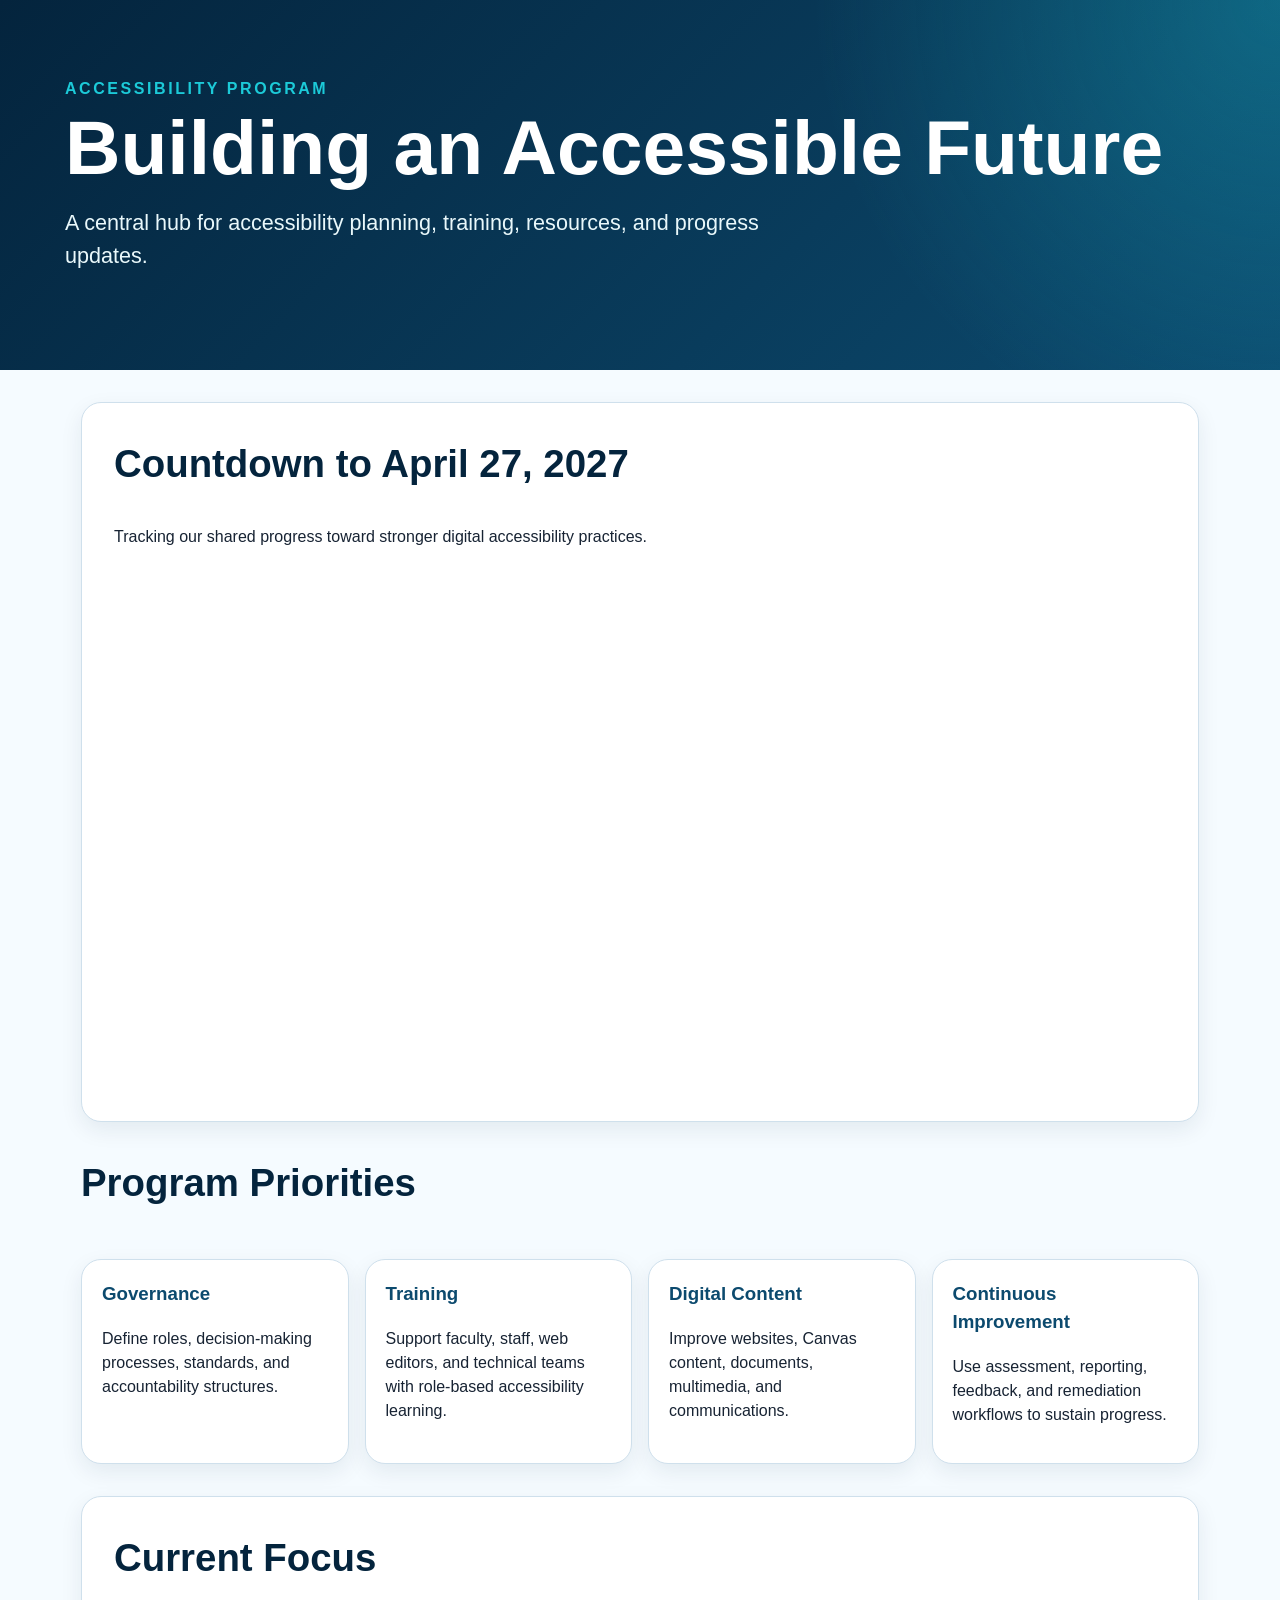
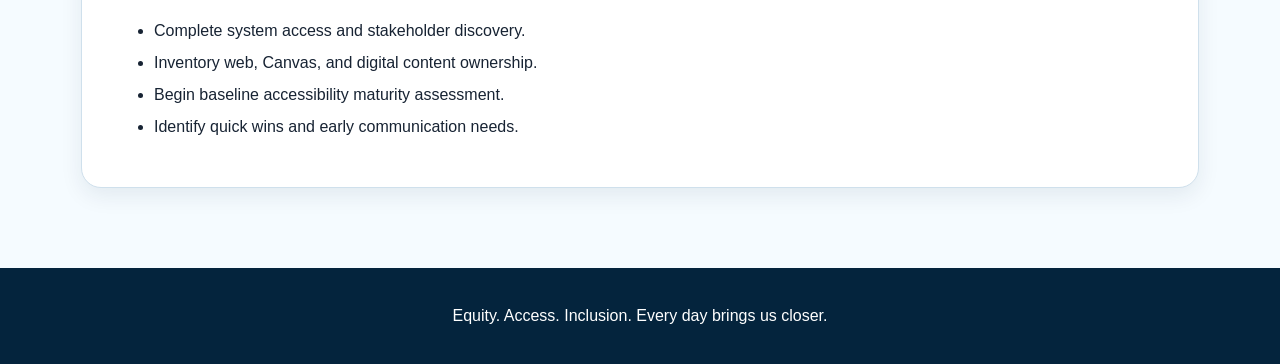
==== index.html @ d43cc994 "Add files via upload" ====
<!DOCTYPE html>
<html lang="en">
<head>
  <meta charset="UTF-8" />
  <meta name="viewport" content="width=device-width, initial-scale=1.0" />
  <title>Accessibility Program</title>
  <link rel="stylesheet" href="styles.css" />
</head>
<body>
  <a class="skip-link" href="#main">Skip to main content</a>

  <header class="site-header">
    <div>
      <p class="eyebrow">Accessibility Program</p>
      <h1>Building an Accessible Future</h1>
      <p class="intro">
        A central hub for accessibility planning, training, resources, and progress updates.
      </p>
    </div>
  </header>

  <main id="main">
    <section class="countdown-section" aria-labelledby="countdown-heading">
      <h2 id="countdown-heading">Countdown to April 27, 2027</h2>
      <p>Tracking our shared progress toward stronger digital accessibility practices.</p>

      <div class="iframe-wrap">
        <iframe
          src="https://brielleerike-creator.github.io/howmanydays/"
          title="Accessibility Countdown to April 27, 2027"
          loading="lazy">
        </iframe>
      </div>
    </section>

    <section class="cards" aria-labelledby="priority-heading">
      <h2 id="priority-heading">Program Priorities</h2>

      <article class="card">
        <h3>Governance</h3>
        <p>Define roles, decision-making processes, standards, and accountability structures.</p>
      </article>

      <article class="card">
        <h3>Training</h3>
        <p>Support faculty, staff, web editors, and technical teams with role-based accessibility learning.</p>
      </article>

      <article class="card">
        <h3>Digital Content</h3>
        <p>Improve websites, Canvas content, documents, multimedia, and communications.</p>
      </article>

      <article class="card">
        <h3>Continuous Improvement</h3>
        <p>Use assessment, reporting, feedback, and remediation workflows to sustain progress.</p>
      </article>
    </section>

    <section class="updates" aria-labelledby="updates-heading">
      <h2 id="updates-heading">Current Focus</h2>
      <ul>
        <li>Complete system access and stakeholder discovery.</li>
        <li>Inventory web, Canvas, and digital content ownership.</li>
        <li>Begin baseline accessibility maturity assessment.</li>
        <li>Identify quick wins and early communication needs.</li>
      </ul>
    </section>
  </main>

  <footer>
    <p>Equity. Access. Inclusion. Every day brings us closer.</p>
  </footer>
</body>
</html>
---- styles.css ----
:root {
  --navy: #04243d;
  --blue: #0c4a6e;
  --teal: #1ccad8;
  --light: #f5fbff;
  --white: #ffffff;
  --text: #172333;
  --border: #cfe0ec;
}

* {
  box-sizing: border-box;
}

body {
  margin: 0;
  color: var(--text);
  background: var(--light);
  font-family: "Segoe UI", Arial, sans-serif;
  line-height: 1.5;
}

.skip-link {
  position: absolute;
  left: -999px;
  top: 1rem;
  background: var(--white);
  color: var(--navy);
  padding: .75rem 1rem;
  z-index: 10;
}

.skip-link:focus {
  left: 1rem;
}

.site-header {
  background:
    radial-gradient(circle at top right, rgba(28, 202, 216, .28), transparent 35%),
    linear-gradient(135deg, var(--navy), var(--blue));
  color: var(--white);
  padding: clamp(2rem, 6vw, 5rem) clamp(1rem, 5vw, 5rem);
}

.site-header > div,
main {
  max-width: 1150px;
  margin: 0 auto;
}

.eyebrow {
  margin: 0 0 .5rem;
  color: var(--teal);
  text-transform: uppercase;
  letter-spacing: .16em;
  font-weight: 800;
}

h1 {
  margin: 0;
  font-size: clamp(2.4rem, 6vw, 5rem);
  line-height: 1;
}

.intro {
  max-width: 760px;
  font-size: clamp(1.1rem, 2vw, 1.35rem);
  color: #e9f8fb;
}

main {
  padding: 2rem 1rem 3rem;
}

section {
  margin-bottom: 2rem;
}

.countdown-section,
.updates,
.card {
  background: var(--white);
  border: 1px solid var(--border);
  border-radius: 1.25rem;
  box-shadow: 0 8px 22px rgba(4, 36, 61, .08);
}

.countdown-section,
.updates {
  padding: clamp(1.25rem, 3vw, 2rem);
}

h2 {
  color: var(--navy);
  font-size: clamp(1.6rem, 3vw, 2.4rem);
  margin-top: 0;
}

.iframe-wrap {
  width: min(900px, 100%);
  margin: 1.25rem auto 0;
}

iframe {
  display: block;
  width: 100%;
  height: 520px;
  border: 0;
  border-radius: 1rem;
}

.cards {
  display: grid;
  grid-template-columns: repeat(4, 1fr);
  gap: 1rem;
}

.cards h2 {
  grid-column: 1 / -1;
}

.card {
  padding: 1.25rem;
}

.card h3 {
  margin-top: 0;
  color: var(--blue);
}

.updates li {
  margin-bottom: .5rem;
}

footer {
  background: var(--navy);
  color: var(--white);
  text-align: center;
  padding: 1.25rem;
}

@media (max-width: 900px) {
  .cards {
    grid-template-columns: repeat(2, 1fr);
  }

  iframe {
    height: 430px;
  }
}

@media (max-width: 600px) {
  .cards {
    grid-template-columns: 1fr;
  }

  iframe {
    height: 330px;
  }
}
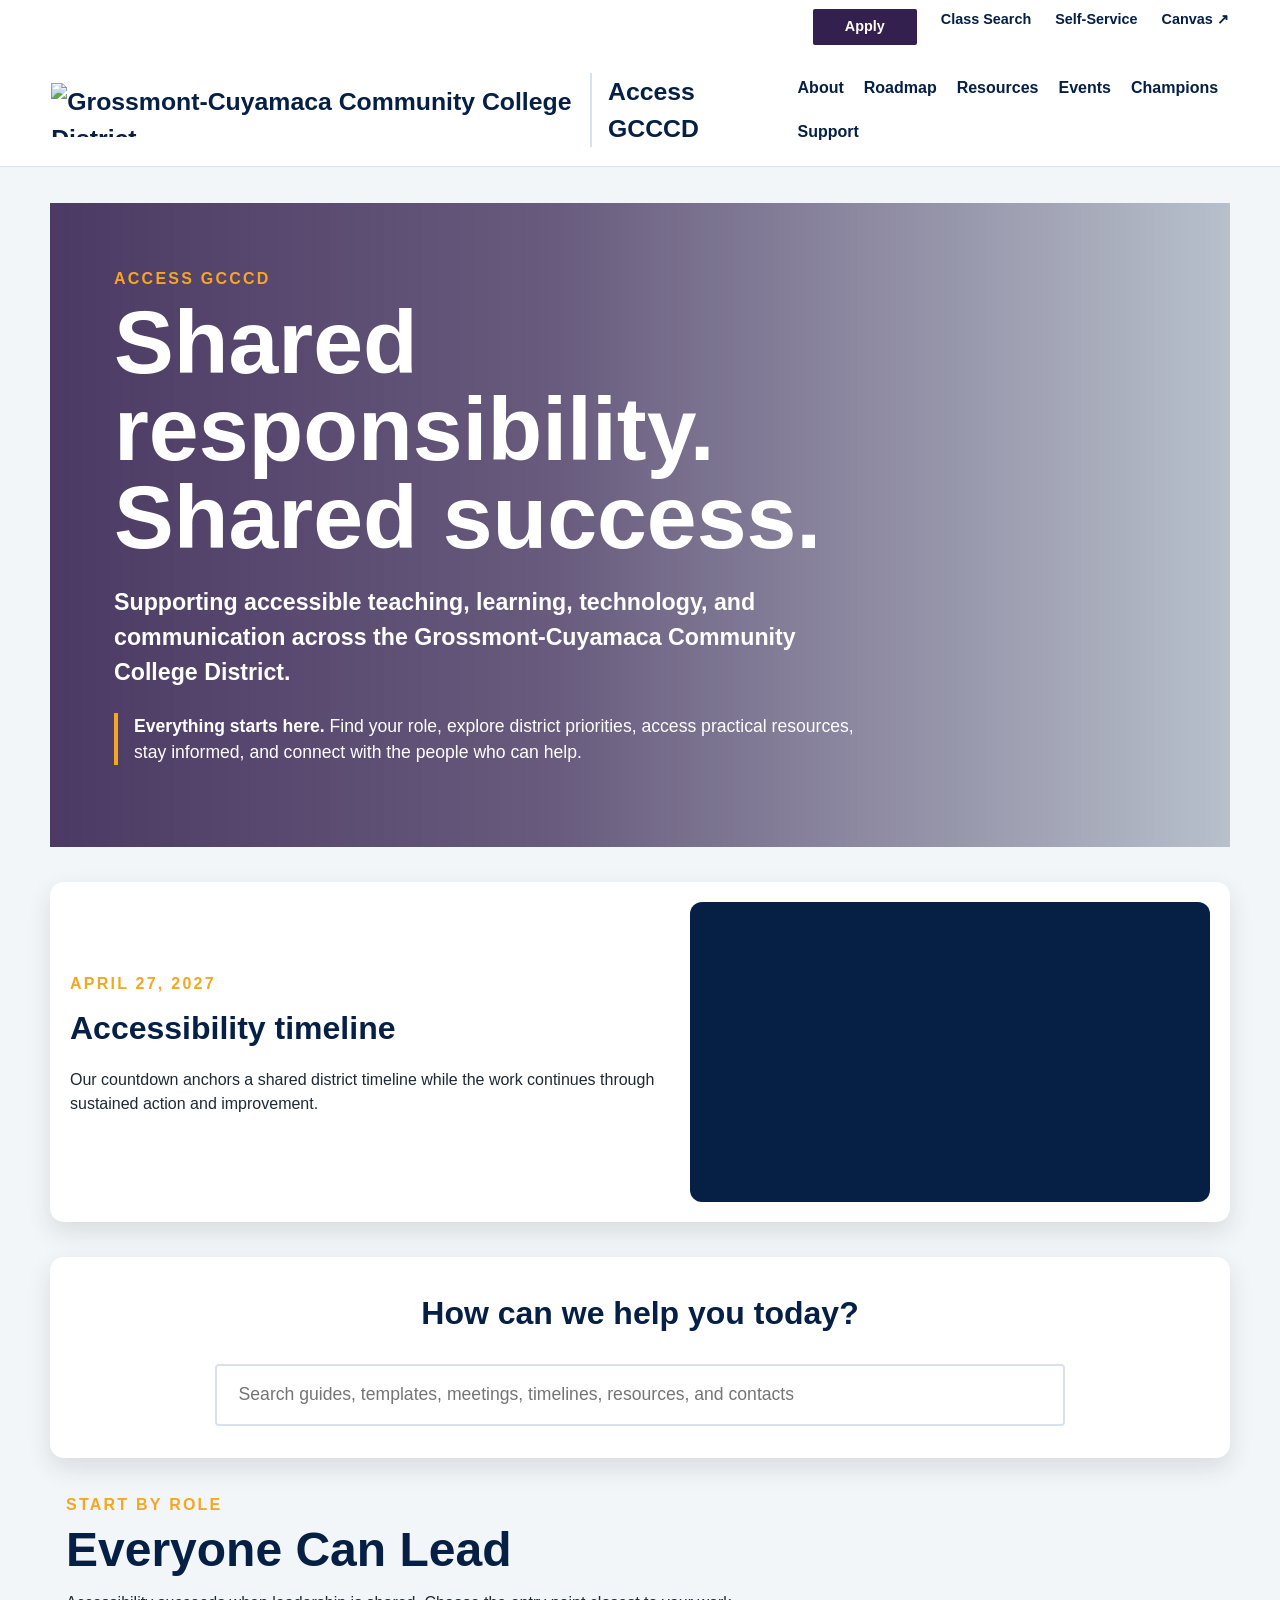
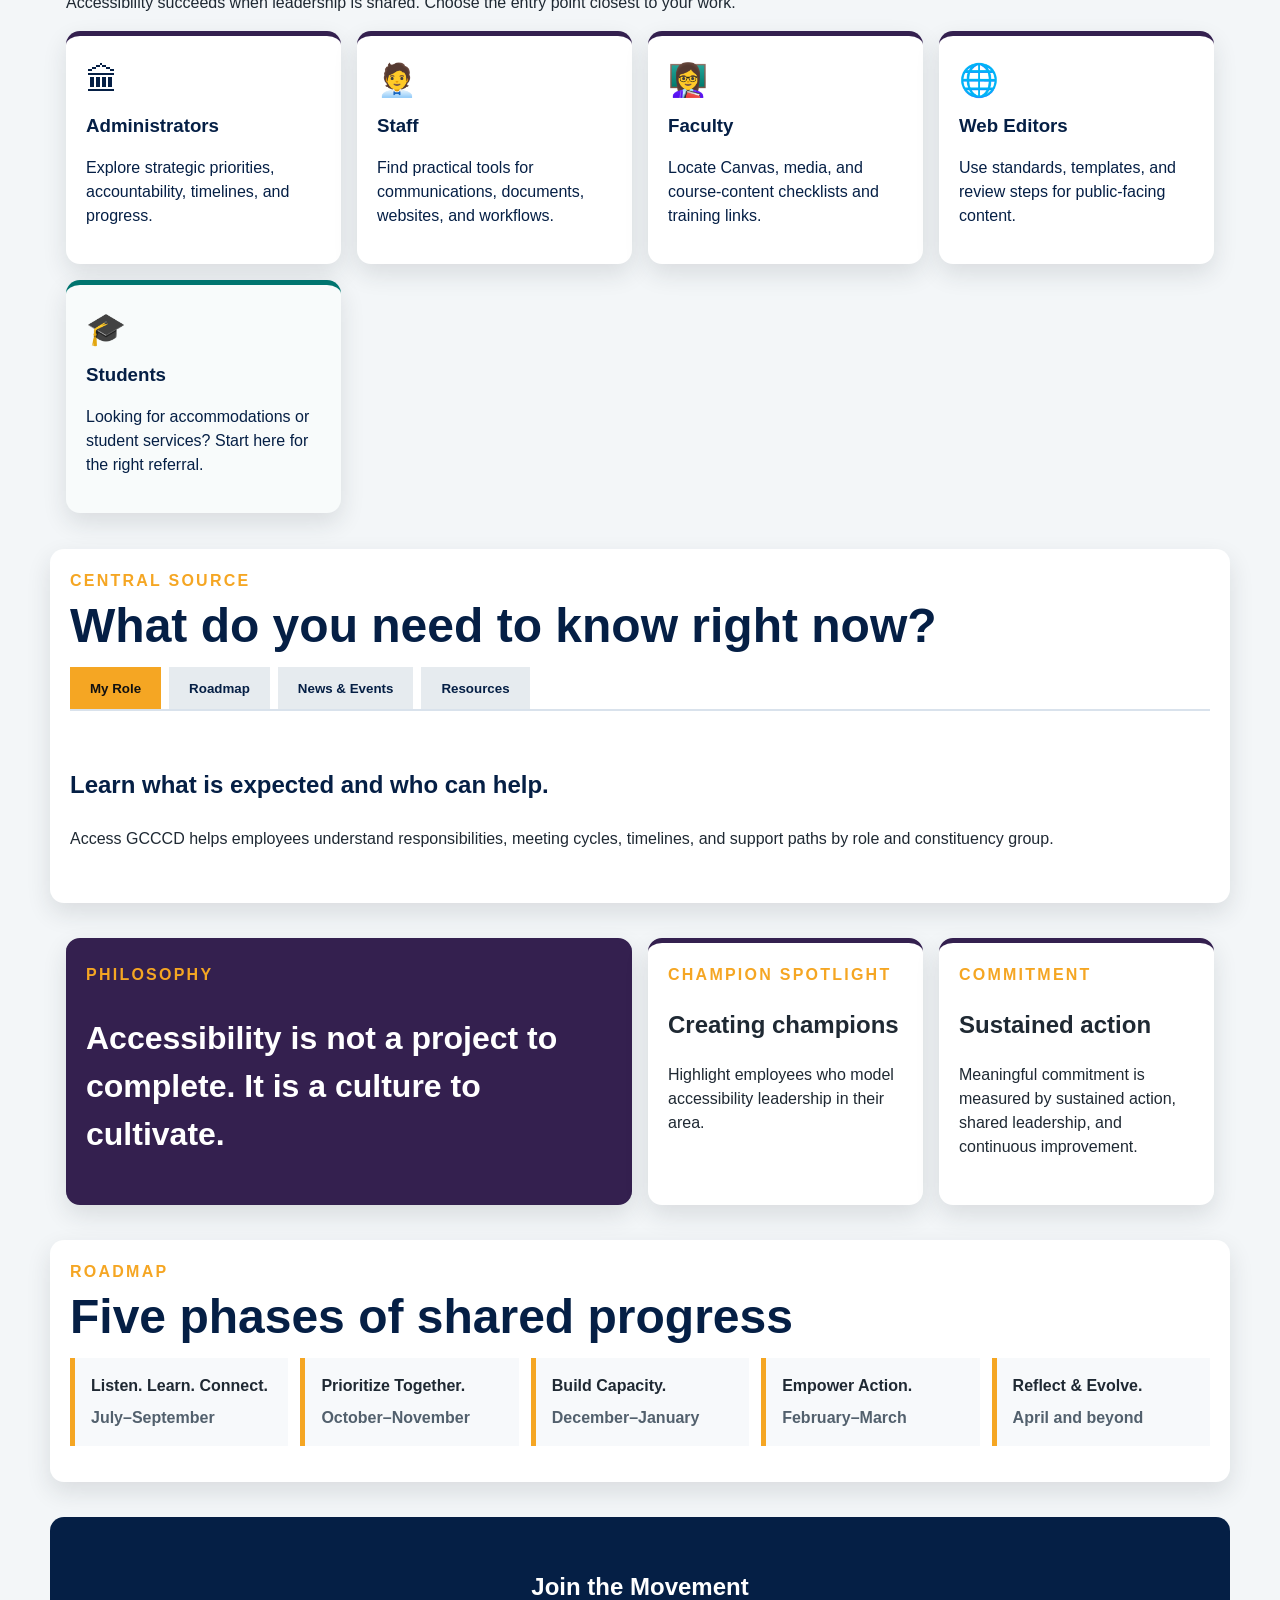
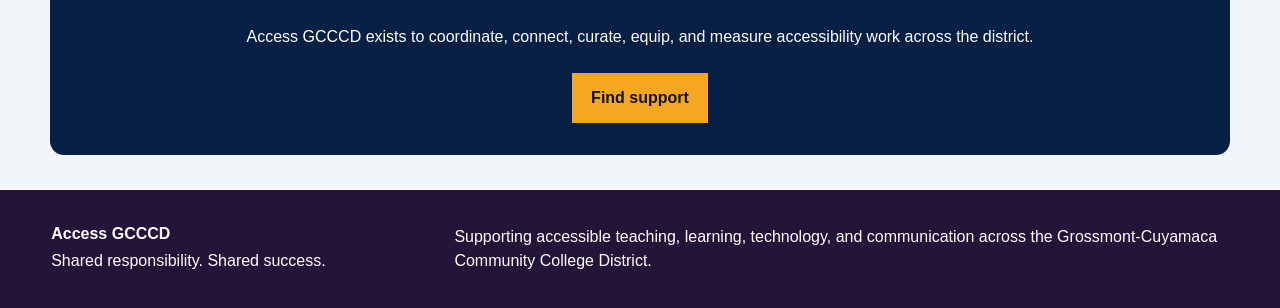
==== commit b47ef83a: "Add files via upload" ====
--- a/index.html
+++ b/index.html
@@ -1,75 +1,122 @@
 <!DOCTYPE html>
 <html lang="en">
 <head>
-  <meta charset="UTF-8" />
-  <meta name="viewport" content="width=device-width, initial-scale=1.0" />
-  <title>Accessibility Program</title>
-  <link rel="stylesheet" href="styles.css" />
+<meta charset="utf-8" />
+<meta name="viewport" content="width=device-width, initial-scale=1" />
+<title>Home | Access GCCCD</title>
+<link rel="stylesheet" href="styles.css" />
 </head>
 <body>
-  <a class="skip-link" href="#main">Skip to main content</a>
+<a class="skip-link" href="#main">Skip to main content</a>
 
-  <header class="site-header">
-    <div>
-      <p class="eyebrow">Accessibility Program</p>
-      <h1>Building an Accessible Future</h1>
-      <p class="intro">
-        A central hub for accessibility planning, training, resources, and progress updates.
-      </p>
-    </div>
-  </header>
+<header class="site-header">
+  <div class="utility-bar" aria-label="Utility navigation">
+    <a href="#">Apply</a>
+    <a href="#">Class Search</a>
+    <a href="#">Self-Service</a>
+    <a href="#">Canvas ↗</a>
+  </div>
+  <div class="brand-row">
+    <a class="brand" href="index.html" aria-label="Access GCCCD home">
+      <img src="assets/gcccd-logo.png" alt="Grossmont-Cuyamaca Community College District" />
+      <span>Access GCCCD</span>
+    </a>
+    <nav aria-label="Main navigation">
+      <a href="about.html">About</a>
+      <a href="roadmap.html">Roadmap</a>
+      <a href="resources.html">Resources</a>
+      <a href="events.html">Events</a>
+      <a href="champions.html">Champions</a>
+      <a href="support.html">Support</a>
+    </nav>
+  </div>
+</header>
 
-  <main id="main">
-    <section class="countdown-section" aria-labelledby="countdown-heading">
-      <h2 id="countdown-heading">Countdown to April 27, 2027</h2>
-      <p>Tracking our shared progress toward stronger digital accessibility practices.</p>
+<main id="main">
 
-      <div class="iframe-wrap">
-        <iframe
-          src="https://brielleerike-creator.github.io/howmanydays/"
-          title="Accessibility Countdown to April 27, 2027"
-          loading="lazy">
-        </iframe>
-      </div>
-    </section>
+<section class="hero-home">
+  <div class="hero-panel">
+    <p class="eyebrow">Access GCCCD</p>
+    <h1>Shared responsibility. Shared success.</h1>
+    <p class="supporting">Supporting accessible teaching, learning, technology, and communication across the Grossmont-Cuyamaca Community College District.</p>
+    <p class="promise"><strong>Everything starts here.</strong> Find your role, explore district priorities, access practical resources, stay informed, and connect with the people who can help.</p>
+  </div>
+</section>
+<section class="countdown-strip" aria-labelledby="countdown-title">
+  <div>
+    <p class="section-label">April 27, 2027</p>
+    <h2 id="countdown-title">Accessibility timeline</h2>
+    <p>Our countdown anchors a shared district timeline while the work continues through sustained action and improvement.</p>
+  </div>
+  <iframe src="https://brielleerike-creator.github.io/howmanydays/" title="Countdown to April 27, 2027"></iframe>
+</section>
+<section class="search-block" aria-labelledby="search-heading">
+  <h2 id="search-heading">How can we help you today?</h2>
+  <label for="site-search" class="visually-hidden">Search Access GCCCD</label>
+  <input id="site-search" type="search" placeholder="Search guides, templates, meetings, timelines, resources, and contacts" />
+</section>
+<section class="roles" aria-labelledby="roles-heading">
+  <div class="section-intro">
+    <p class="section-label">Start by role</p>
+    <h2 id="roles-heading">Everyone Can Lead</h2>
+    <p>Accessibility succeeds when leadership is shared. Choose the entry point closest to your work.</p>
+  </div>
+  <div class="role-grid">
+    <a class="role-card" href="roadmap.html"><span>🏛</span><h3>Administrators</h3><p>Explore strategic priorities, accountability, timelines, and progress.</p></a>
+    <a class="role-card" href="resources.html"><span>🧑‍💼</span><h3>Staff</h3><p>Find practical tools for communications, documents, websites, and workflows.</p></a>
+    <a class="role-card" href="resources.html"><span>👩‍🏫</span><h3>Faculty</h3><p>Locate Canvas, media, and course-content checklists and training links.</p></a>
+    <a class="role-card" href="resources.html"><span>🌐</span><h3>Web Editors</h3><p>Use standards, templates, and review steps for public-facing content.</p></a>
+    <a class="role-card subtle" href="support.html"><span>🎓</span><h3>Students</h3><p>Looking for accommodations or student services? Start here for the right referral.</p></a>
+  </div>
+</section>
+<section class="home-tabs" aria-labelledby="tabs-heading">
+  <div class="section-intro compact">
+    <p class="section-label">Central source</p>
+    <h2 id="tabs-heading">What do you need to know right now?</h2>
+  </div>
+  <div class="tab-list" role="tablist" aria-label="Homepage content tabs">
+    <button class="tab active" type="button" data-tab="role">My Role</button>
+    <button class="tab" type="button" data-tab="roadmap">Roadmap</button>
+    <button class="tab" type="button" data-tab="news">News & Events</button>
+    <button class="tab" type="button" data-tab="resources">Resources</button>
+  </div>
+  <div class="tab-panel active" id="role"><h3>Learn what is expected and who can help.</h3><p>Access GCCCD helps employees understand responsibilities, meeting cycles, timelines, and support paths by role and constituency group.</p></div>
+  <div class="tab-panel" id="roadmap"><h3>Current phase: Listen. Learn. Connect.</h3><p>July–September focuses on discovery, stakeholder conversations, pain-point identification, baseline review, and champion development.</p></div>
+  <div class="tab-panel" id="news"><h3>Updates and upcoming meetings will live here.</h3><p>Use this area to post constituent group meetings, office hours, webinars, roadshow sessions, and program announcements.</p></div>
+  <div class="tab-panel" id="resources"><h3>Practical tools, not duplicate training.</h3><p>Access GCCCD curates existing training and provides GCCCD-specific checklists, templates, timelines, and points of contact.</p></div>
+</section>
+<section class="feature-grid">
+  <article class="feature-card highlight"><p class="section-label">Philosophy</p><h2>Accessibility is not a project to complete. It is a culture to cultivate.</h2></article>
+  <article class="feature-card"><p class="section-label">Champion Spotlight</p><h2>Creating champions</h2><p>Highlight employees who model accessibility leadership in their area.</p></article>
+  <article class="feature-card"><p class="section-label">Commitment</p><h2>Sustained action</h2><p>Meaningful commitment is measured by sustained action, shared leadership, and continuous improvement.</p></article>
+</section>
+<section class="roadmap-preview">
+  <div class="section-intro"><p class="section-label">Roadmap</p><h2>Five phases of shared progress</h2></div>
+  <ol class="phase-list">
+    <li><strong>Listen. Learn. Connect.</strong><span>July–September</span></li>
+    <li><strong>Prioritize Together.</strong><span>October–November</span></li>
+    <li><strong>Build Capacity.</strong><span>December–January</span></li>
+    <li><strong>Empower Action.</strong><span>February–March</span></li>
+    <li><strong>Reflect & Evolve.</strong><span>April and beyond</span></li>
+  </ol>
+</section>
+<section class="join">
+  <h2>Join the Movement</h2>
+  <p>Access GCCCD exists to coordinate, connect, curate, equip, and measure accessibility work across the district.</p>
+  <a class="button" href="support.html">Find support</a>
+</section>
 
-    <section class="cards" aria-labelledby="priority-heading">
-      <h2 id="priority-heading">Program Priorities</h2>
+</main>
 
-      <article class="card">
-        <h3>Governance</h3>
-        <p>Define roles, decision-making processes, standards, and accountability structures.</p>
-      </article>
+<footer class="site-footer">
+  <div>
+    <strong>Access GCCCD</strong>
+    <p>Shared responsibility. Shared success.</p>
+  </div>
+  <p>Supporting accessible teaching, learning, technology, and communication across the Grossmont-Cuyamaca Community College District.</p>
+</footer>
 
-      <article class="card">
-        <h3>Training</h3>
-        <p>Support faculty, staff, web editors, and technical teams with role-based accessibility learning.</p>
-      </article>
+<script src="script.js"></script>
 
-      <article class="card">
-        <h3>Digital Content</h3>
-        <p>Improve websites, Canvas content, documents, multimedia, and communications.</p>
-      </article>
-
-      <article class="card">
-        <h3>Continuous Improvement</h3>
-        <p>Use assessment, reporting, feedback, and remediation workflows to sustain progress.</p>
-      </article>
-    </section>
-
-    <section class="updates" aria-labelledby="updates-heading">
-      <h2 id="updates-heading">Current Focus</h2>
-      <ul>
-        <li>Complete system access and stakeholder discovery.</li>
-        <li>Inventory web, Canvas, and digital content ownership.</li>
-        <li>Begin baseline accessibility maturity assessment.</li>
-        <li>Identify quick wins and early communication needs.</li>
-      </ul>
-    </section>
-  </main>
-
-  <footer>
-    <p>Equity. Access. Inclusion. Every day brings us closer.</p>
-  </footer>
 </body>
-</html>
+</html>
--- a/styles.css
+++ b/styles.css
@@ -1,160 +1,31 @@
-:root {
-  --navy: #04243d;
-  --blue: #0c4a6e;
-  --teal: #1ccad8;
-  --light: #f5fbff;
-  --white: #ffffff;
-  --text: #172333;
-  --border: #cfe0ec;
+
+:root{
+  --gcccd-purple:#34204f;
+  --gcccd-purple-dark:#25143a;
+  --gcccd-navy:#051f45;
+  --gcccd-teal:#00756f;
+  --gcccd-gold:#f5a623;
+  --ink:#1f2933;
+  --muted:#52606d;
+  --surface:#f3f6f8;
+  --white:#fff;
+  --border:#d9e2ec;
+  --shadow:0 10px 24px rgba(31,41,51,.12);
+  --radius:14px;
 }
-
-* {
-  box-sizing: border-box;
-}
-
-body {
-  margin: 0;
-  color: var(--text);
-  background: var(--light);
-  font-family: "Segoe UI", Arial, sans-serif;
-  line-height: 1.5;
-}
-
-.skip-link {
-  position: absolute;
-  left: -999px;
-  top: 1rem;
-  background: var(--white);
-  color: var(--navy);
-  padding: .75rem 1rem;
-  z-index: 10;
-}
-
-.skip-link:focus {
-  left: 1rem;
-}
-
-.site-header {
-  background:
-    radial-gradient(circle at top right, rgba(28, 202, 216, .28), transparent 35%),
-    linear-gradient(135deg, var(--navy), var(--blue));
-  color: var(--white);
-  padding: clamp(2rem, 6vw, 5rem) clamp(1rem, 5vw, 5rem);
-}
-
-.site-header > div,
-main {
-  max-width: 1150px;
-  margin: 0 auto;
-}
-
-.eyebrow {
-  margin: 0 0 .5rem;
-  color: var(--teal);
-  text-transform: uppercase;
-  letter-spacing: .16em;
-  font-weight: 800;
-}
-
-h1 {
-  margin: 0;
-  font-size: clamp(2.4rem, 6vw, 5rem);
-  line-height: 1;
-}
-
-.intro {
-  max-width: 760px;
-  font-size: clamp(1.1rem, 2vw, 1.35rem);
-  color: #e9f8fb;
-}
-
-main {
-  padding: 2rem 1rem 3rem;
-}
-
-section {
-  margin-bottom: 2rem;
-}
-
-.countdown-section,
-.updates,
-.card {
-  background: var(--white);
-  border: 1px solid var(--border);
-  border-radius: 1.25rem;
-  box-shadow: 0 8px 22px rgba(4, 36, 61, .08);
-}
-
-.countdown-section,
-.updates {
-  padding: clamp(1.25rem, 3vw, 2rem);
-}
-
-h2 {
-  color: var(--navy);
-  font-size: clamp(1.6rem, 3vw, 2.4rem);
-  margin-top: 0;
-}
-
-.iframe-wrap {
-  width: min(900px, 100%);
-  margin: 1.25rem auto 0;
-}
-
-iframe {
-  display: block;
-  width: 100%;
-  height: 520px;
-  border: 0;
-  border-radius: 1rem;
-}
-
-.cards {
-  display: grid;
-  grid-template-columns: repeat(4, 1fr);
-  gap: 1rem;
-}
-
-.cards h2 {
-  grid-column: 1 / -1;
-}
-
-.card {
-  padding: 1.25rem;
-}
-
-.card h3 {
-  margin-top: 0;
-  color: var(--blue);
-}
-
-.updates li {
-  margin-bottom: .5rem;
-}
-
-footer {
-  background: var(--navy);
-  color: var(--white);
-  text-align: center;
-  padding: 1.25rem;
-}
-
-@media (max-width: 900px) {
-  .cards {
-    grid-template-columns: repeat(2, 1fr);
-  }
-
-  iframe {
-    height: 430px;
-  }
-}
-
-@media (max-width: 600px) {
-  .cards {
-    grid-template-columns: 1fr;
-  }
-
-  iframe {
-    height: 330px;
-  }
-}
+*{box-sizing:border-box}
+body{margin:0;font-family:Arial,Helvetica,sans-serif;color:var(--ink);background:var(--surface);line-height:1.5}
+a{color:var(--gcccd-navy);text-decoration:none}
+a:hover{text-decoration:underline}
+.skip-link{position:absolute;left:-999px;top:1rem;background:#fff;color:#000;padding:.75rem;z-index:1000}.skip-link:focus{left:1rem}
+.site-header{background:#fff;border-bottom:1px solid var(--border)}
+.utility-bar{display:flex;justify-content:flex-end;gap:1.5rem;padding:.55rem clamp(1rem,4vw,4rem);font-size:.9rem;background:#fff}.utility-bar a:first-child{background:var(--gcccd-purple);color:#fff;padding:.45rem 2rem;border-radius:2px;font-weight:bold}.utility-bar a{font-weight:700;color:var(--gcccd-navy)}
+.brand-row{display:flex;align-items:center;justify-content:space-between;gap:2rem;padding:1.2rem clamp(1rem,4vw,4rem);max-width:1320px;margin:auto}.brand{display:flex;align-items:center;gap:1rem;font-weight:700;font-size:1.55rem;color:var(--gcccd-navy)}.brand img{height:54px;width:auto}.brand span{border-left:2px solid var(--border);padding-left:1rem}
+nav[aria-label="Main navigation"]{display:flex;flex-wrap:wrap;gap:1.25rem;font-weight:700}.hero-home{min-height:440px;background:linear-gradient(90deg,rgba(52,32,79,.88) 0%,rgba(52,32,79,.73) 42%,rgba(5,31,69,.25) 100%),url('assets/griffin-center.jpg') center/cover;display:flex;align-items:center;padding:clamp(2rem,5vw,5rem)}
+.hero-panel{max-width:760px;color:#fff}.eyebrow,.section-label{letter-spacing:.14em;text-transform:uppercase;font-weight:800;color:var(--gcccd-gold);margin:0 0 .5rem}.hero-panel h1{font-size:clamp(2.8rem,7vw,5.8rem);line-height:.98;margin:.2rem 0}.supporting{font-size:clamp(1.1rem,2vw,1.45rem);font-weight:700}.promise{border-left:4px solid var(--gcccd-gold);padding-left:1rem;font-size:1.1rem}
+main>section{max-width:1180px;margin:2.2rem auto;padding:0 1rem}.countdown-strip{background:#fff;border-radius:var(--radius);box-shadow:var(--shadow);padding:1.25rem;display:grid;grid-template-columns:1fr minmax(360px,520px);gap:1.25rem;align-items:center}.countdown-strip h2{margin:.2rem 0;font-size:2rem;color:var(--gcccd-navy)}.countdown-strip iframe{width:100%;height:300px;border:0;border-radius:12px;background:#051f45}
+.search-block{background:#fff;border-radius:var(--radius);box-shadow:var(--shadow);padding:2rem;text-align:center}.search-block h2{margin-top:0;font-size:2rem;color:var(--gcccd-navy)}.search-block input{width:min(850px,100%);font-size:1.1rem;padding:1.15rem 1.35rem;border:2px solid var(--border);border-radius:4px}.search-block input:focus{outline:4px solid rgba(245,166,35,.35);border-color:var(--gcccd-purple)}
+.section-intro h2,.quote-block h2,.page-hero h1{font-size:clamp(2rem,4vw,3rem);line-height:1.05;margin:.25rem 0;color:var(--gcccd-navy)}.section-intro p{max-width:760px}.role-grid,.feature-grid,.resource-grid,.content-grid,.support-options{display:grid;grid-template-columns:repeat(auto-fit,minmax(220px,1fr));gap:1rem}.role-card,.feature-card,.resource-grid article,.content-grid article,.support-options article,.events-list article{background:#fff;border-radius:var(--radius);box-shadow:var(--shadow);padding:1.25rem;border-top:5px solid var(--gcccd-purple)}.role-card span{font-size:2rem}.role-card h3{margin:.5rem 0;color:var(--gcccd-navy)}.role-card.subtle{border-top-color:var(--gcccd-teal);background:#f8fbfb}.role-card:hover{text-decoration:none;transform:translateY(-2px);transition:.2s ease}
+.home-tabs{background:#fff;border-radius:var(--radius);box-shadow:var(--shadow);padding:1.25rem}.compact{margin-bottom:1rem}.tab-list{display:flex;gap:.5rem;flex-wrap:wrap;border-bottom:2px solid var(--border);margin-bottom:1rem}.tab{border:0;background:#e6ebef;padding:.85rem 1.25rem;font-weight:800;color:var(--gcccd-navy);cursor:pointer}.tab.active{background:var(--gcccd-gold);color:#111}.tab-panel{display:none;padding:1rem 0}.tab-panel.active{display:block}.tab-panel h3{font-size:1.5rem;color:var(--gcccd-navy)}
+.feature-card.highlight{grid-column:span 2;background:var(--gcccd-purple);color:#fff}.feature-card.highlight h2{font-size:2rem}.roadmap-preview{background:#fff;border-radius:var(--radius);box-shadow:var(--shadow);padding:1.25rem}.phase-list{display:grid;grid-template-columns:repeat(5,1fr);gap:.75rem;list-style:none;padding:0}.phase-list li{background:#f7f9fb;border-left:5px solid var(--gcccd-gold);padding:1rem}.phase-list span{display:block;color:var(--muted);font-weight:700;margin-top:.5rem}.join{background:var(--gcccd-navy);color:#fff;border-radius:var(--radius);padding:2rem;text-align:center}.join .button{display:inline-block;background:var(--gcccd-gold);color:#111;padding:.8rem 1.2rem;font-weight:800;margin-top:.5rem}.page-hero{background:#fff;border-radius:var(--radius);box-shadow:var(--shadow);padding:2rem}.page-hero p{max-width:820px;font-size:1.1rem}.timeline-detail{display:grid;gap:1rem}.timeline-detail div{background:#fff;border-left:6px solid var(--gcccd-gold);border-radius:var(--radius);box-shadow:var(--shadow);padding:1.25rem}.events-list{display:grid;gap:1rem}.date{font-weight:800;color:var(--gcccd-purple);text-transform:uppercase;letter-spacing:.1em}.quote-block{background:var(--gcccd-purple);color:#fff;border-radius:var(--radius);padding:2rem;text-align:center}.quote-block h2{color:#fff}.site-footer{background:var(--gcccd-purple-dark);color:#fff;padding:2rem clamp(1rem,4vw,4rem);display:grid;grid-template-columns:1fr 2fr;gap:1rem}.site-footer p{margin:.2rem 0}.visually-hidden{position:absolute;width:1px;height:1px;padding:0;margin:-1px;overflow:hidden;clip:rect(0,0,0,0);white-space:nowrap;border:0}
+@media(max-width:900px){.brand-row,.countdown-strip,.site-footer{grid-template-columns:1fr;display:grid}.brand-row nav{margin-top:1rem}.countdown-strip iframe{height:240px}.phase-list{grid-template-columns:1fr}.feature-card.highlight{grid-column:auto}.utility-bar{display:none}.hero-home{min-height:360px}.brand img{height:44px}.brand span{font-size:1.2rem}.countdown-strip{display:block}}
